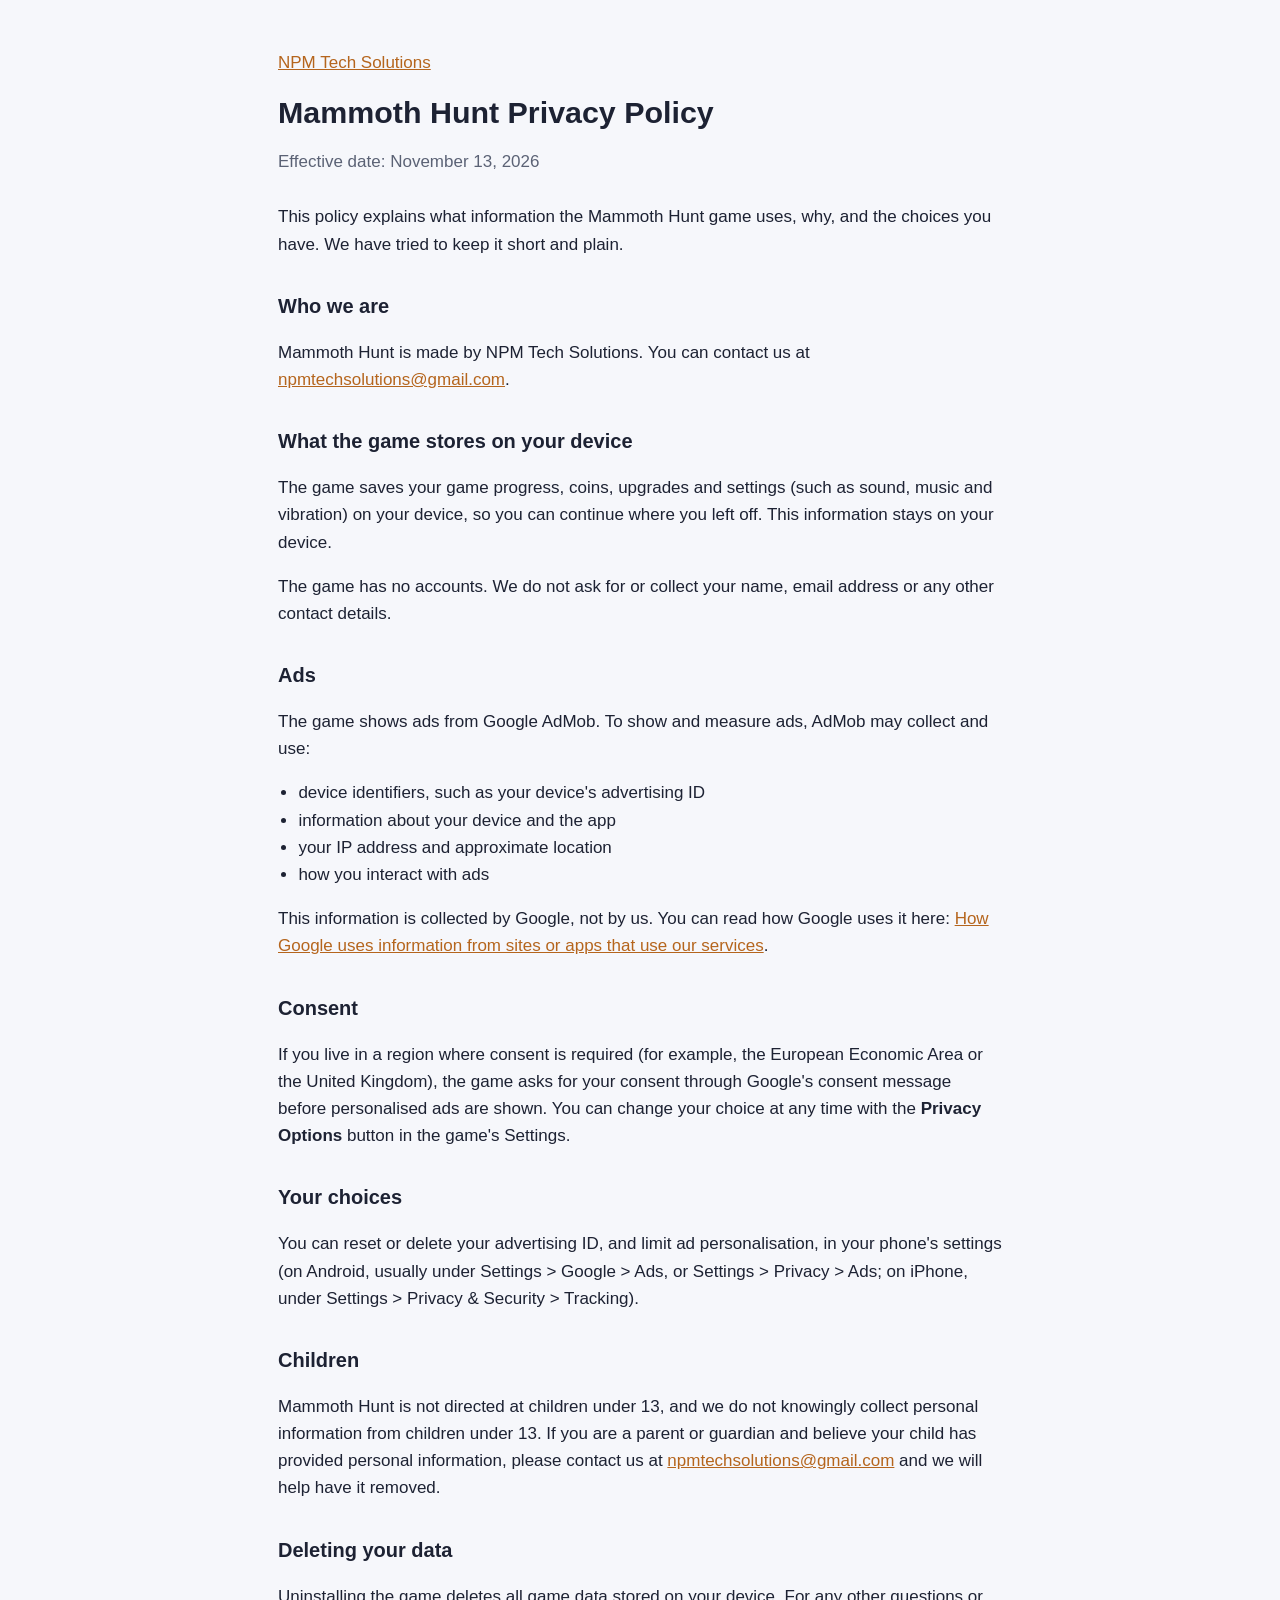
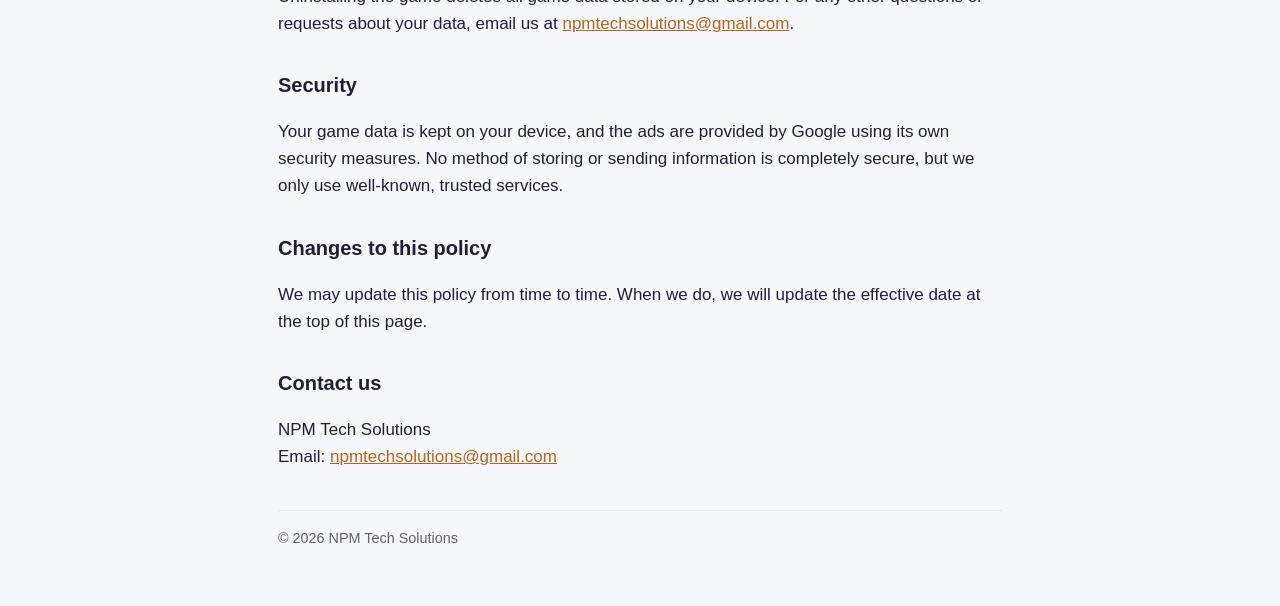
==== mammoth-hunt/privacy.html @ 765e68cb "NPM Tech Solutions site: games list, Mammoth Hunt privacy policy, app-ads.txt Co-Authored-By: Claude" ====
<!doctype html>
<html lang="en">
<head>
  <meta charset="utf-8">
  <meta name="viewport" content="width=device-width, initial-scale=1">
  <title>Mammoth Hunt Privacy Policy</title>
  <meta name="description" content="Privacy policy for the Mammoth Hunt mobile game by NPM Tech Solutions.">
  <link rel="stylesheet" href="../style.css">
</head>
<body>
  <main>
    <header>
      <p class="muted"><a href="../index.html">NPM Tech Solutions</a></p>
      <h1>Mammoth Hunt Privacy Policy</h1>
      <p class="muted">Effective date: November 13, 2026</p>
    </header>

    <p>This policy explains what information the Mammoth Hunt game uses, why, and the choices you have. We have tried to keep it short and plain.</p>

    <h2>Who we are</h2>
    <p>Mammoth Hunt is made by NPM Tech Solutions. You can contact us at
      <a href="mailto:npmtechsolutions@gmail.com">npmtechsolutions@gmail.com</a>.</p>

    <h2>What the game stores on your device</h2>
    <p>The game saves your game progress, coins, upgrades and settings (such as sound, music and vibration) on your device, so you can continue where you left off. This information stays on your device.</p>
    <p>The game has no accounts. We do not ask for or collect your name, email address or any other contact details.</p>

    <h2>Ads</h2>
    <p>The game shows ads from Google AdMob. To show and measure ads, AdMob may collect and use:</p>
    <ul>
      <li>device identifiers, such as your device's advertising ID</li>
      <li>information about your device and the app</li>
      <li>your IP address and approximate location</li>
      <li>how you interact with ads</li>
    </ul>
    <p>This information is collected by Google, not by us. You can read how Google uses it here:
      <a href="https://policies.google.com/technologies/partner-sites">How Google uses information from sites or apps that use our services</a>.</p>

    <h2>Consent</h2>
    <p>If you live in a region where consent is required (for example, the European Economic Area or the United Kingdom), the game asks for your consent through Google's consent message before personalised ads are shown. You can change your choice at any time with the <strong>Privacy Options</strong> button in the game's Settings.</p>

    <h2>Your choices</h2>
    <p>You can reset or delete your advertising ID, and limit ad personalisation, in your phone's settings (on Android, usually under Settings &gt; Google &gt; Ads, or Settings &gt; Privacy &gt; Ads; on iPhone, under Settings &gt; Privacy &amp; Security &gt; Tracking).</p>

    <h2>Children</h2>
    <p>Mammoth Hunt is not directed at children under 13, and we do not knowingly collect personal information from children under 13. If you are a parent or guardian and believe your child has provided personal information, please contact us at
      <a href="mailto:npmtechsolutions@gmail.com">npmtechsolutions@gmail.com</a> and we will help have it removed.</p>

    <h2>Deleting your data</h2>
    <p>Uninstalling the game deletes all game data stored on your device. For any other questions or requests about your data, email us at
      <a href="mailto:npmtechsolutions@gmail.com">npmtechsolutions@gmail.com</a>.</p>

    <h2>Security</h2>
    <p>Your game data is kept on your device, and the ads are provided by Google using its own security measures. No method of storing or sending information is completely secure, but we only use well-known, trusted services.</p>

    <h2>Changes to this policy</h2>
    <p>We may update this policy from time to time. When we do, we will update the effective date at the top of this page.</p>

    <h2>Contact us</h2>
    <p>NPM Tech Solutions<br>
      Email: <a href="mailto:npmtechsolutions@gmail.com">npmtechsolutions@gmail.com</a></p>

    <footer>
      &copy; 2026 NPM Tech Solutions
    </footer>
  </main>
</body>
</html>
---- style.css ----
/* NPM Tech Solutions - one simple, readable style for every page. */
:root {
  --bg: #f6f7fb;
  --card: #ffffff;
  --text: #1d2233;
  --muted: #5b6275;
  --accent: #b5651d;
  --line: #e3e6ef;
}
@media (prefers-color-scheme: dark) {
  :root {
    --bg: #11141c;
    --card: #1a1e29;
    --text: #e9ecf3;
    --muted: #a3a9b8;
    --accent: #f0a85a;
    --line: #2a3040;
  }
}
* { box-sizing: border-box; }
body {
  margin: 0;
  background: var(--bg);
  color: var(--text);
  font: 17px/1.6 -apple-system, BlinkMacSystemFont, "Segoe UI", Roboto, "Helvetica Neue", Arial, sans-serif;
}
main { max-width: 760px; margin: 0 auto; padding: 32px 18px 56px; }
header { margin-bottom: 28px; }
h1 { font-size: 1.9rem; line-height: 1.25; margin: 0 0 6px; }
h2 { font-size: 1.25rem; margin: 32px 0 8px; }
p, li { color: var(--text); }
.muted { color: var(--muted); }
a { color: var(--accent); }
.card {
  background: var(--card);
  border: 1px solid var(--line);
  border-radius: 14px;
  padding: 20px 22px;
  margin: 14px 0;
}
.card h2 { margin-top: 0; }
ul { padding-left: 1.2em; }
footer { margin-top: 40px; font-size: 0.9rem; color: var(--muted); border-top: 1px solid var(--line); padding-top: 16px; }
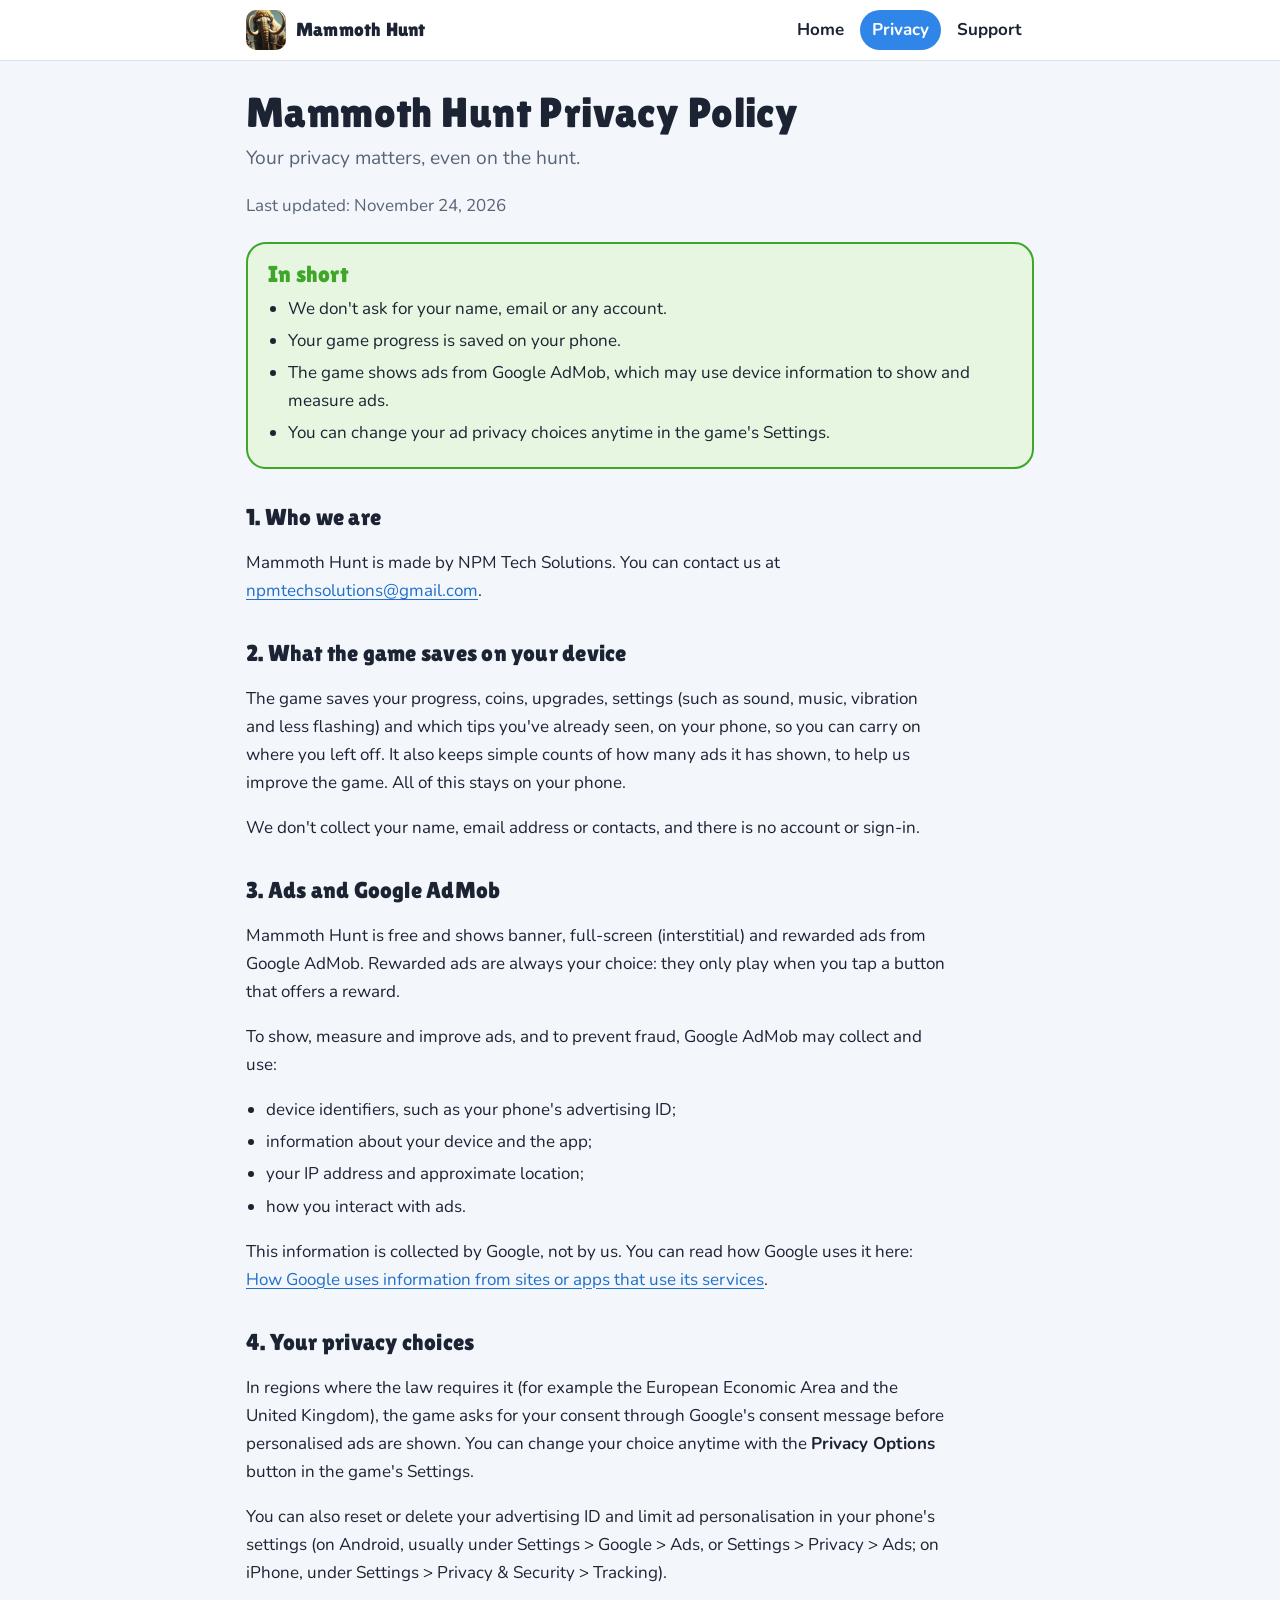
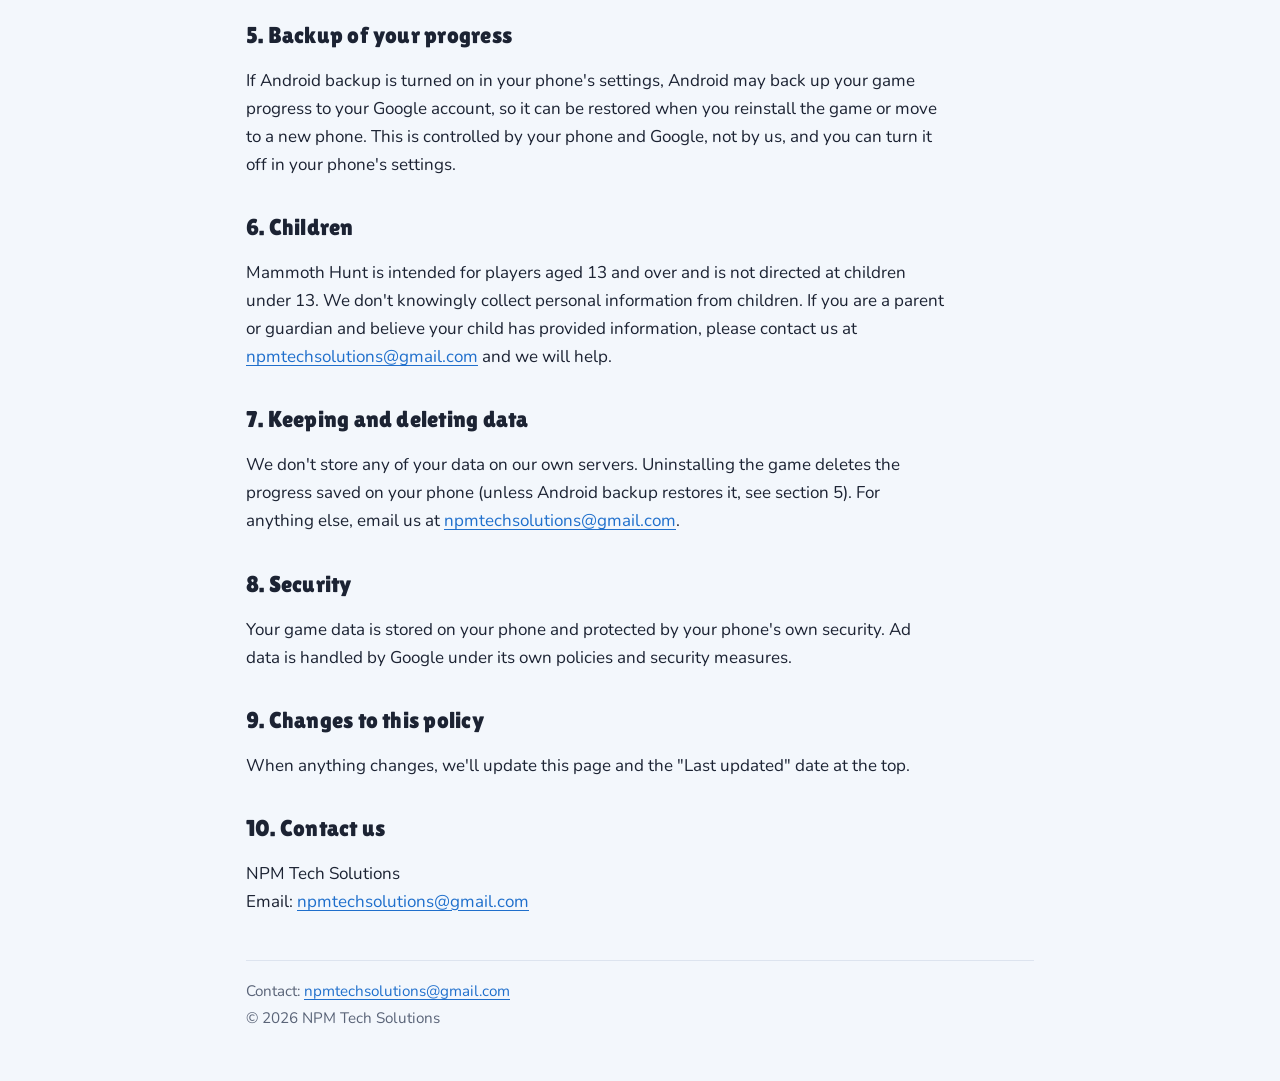
==== commit 15ac734a: "Redesign: Mammoth Hunt look (Lilita One + Nunito, sky blue / gold / green, rounded cards, dark mode)" ====
--- a/mammoth-hunt/privacy.html
+++ b/mammoth-hunt/privacy.html
@@ -5,63 +5,90 @@
   <meta name="viewport" content="width=device-width, initial-scale=1">
   <title>Mammoth Hunt Privacy Policy</title>
   <meta name="description" content="Privacy policy for the Mammoth Hunt mobile game by NPM Tech Solutions.">
+  <meta name="color-scheme" content="light dark">
+  <link rel="preconnect" href="https://fonts.googleapis.com">
+  <link rel="preconnect" href="https://fonts.gstatic.com" crossorigin>
+  <link rel="stylesheet" href="https://fonts.googleapis.com/css2?family=Lilita+One&family=Nunito:wght@400;700;800&display=swap">
   <link rel="stylesheet" href="../style.css">
+  <link rel="icon" href="icon-64.png">
 </head>
 <body>
+  <div class="topbar">
+    <div class="topbar-inner">
+      <a class="brand" href="../index.html"><img src="icon-64.png" alt="" width="40" height="40">Mammoth Hunt</a>
+      <nav aria-label="Main">
+        <a href="../index.html">Home</a>
+        <a href="privacy.html" aria-current="page">Privacy</a>
+        <a href="support.html">Support</a>
+      </nav>
+    </div>
+  </div>
+
   <main>
     <header>
-      <p class="muted"><a href="../index.html">NPM Tech Solutions</a></p>
       <h1>Mammoth Hunt Privacy Policy</h1>
-      <p class="muted">Effective date: November 13, 2026</p>
+      <p class="tagline">Your privacy matters, even on the hunt.</p>
+      <p class="muted">Last updated: November 24, 2026</p>
     </header>
 
-    <p>This policy explains what information the Mammoth Hunt game uses, why, and the choices you have. We have tried to keep it short and plain.</p>
+    <div class="in-short">
+      <h2>In short</h2>
+      <ul>
+        <li>We don't ask for your name, email or any account.</li>
+        <li>Your game progress is saved on your phone.</li>
+        <li>The game shows ads from Google AdMob, which may use device information to show and measure ads.</li>
+        <li>You can change your ad privacy choices anytime in the game's Settings.</li>
+      </ul>
+    </div>
 
-    <h2>Who we are</h2>
+    <h2>1. Who we are</h2>
     <p>Mammoth Hunt is made by NPM Tech Solutions. You can contact us at
       <a href="mailto:npmtechsolutions@gmail.com">npmtechsolutions@gmail.com</a>.</p>
 
-    <h2>What the game stores on your device</h2>
-    <p>The game saves your game progress, coins, upgrades and settings (such as sound, music and vibration) on your device, so you can continue where you left off. This information stays on your device.</p>
-    <p>The game has no accounts. We do not ask for or collect your name, email address or any other contact details.</p>
+    <h2>2. What the game saves on your device</h2>
+    <p>The game saves your progress, coins, upgrades, settings (such as sound, music, vibration and less flashing) and which tips you've already seen, on your phone, so you can carry on where you left off. It also keeps simple counts of how many ads it has shown, to help us improve the game. All of this stays on your phone.</p>
+    <p>We don't collect your name, email address or contacts, and there is no account or sign-in.</p>
 
-    <h2>Ads</h2>
-    <p>The game shows ads from Google AdMob. To show and measure ads, AdMob may collect and use:</p>
+    <h2>3. Ads and Google AdMob</h2>
+    <p>Mammoth Hunt is free and shows banner, full-screen (interstitial) and rewarded ads from Google AdMob. Rewarded ads are always your choice: they only play when you tap a button that offers a reward.</p>
+    <p>To show, measure and improve ads, and to prevent fraud, Google AdMob may collect and use:</p>
     <ul>
-      <li>device identifiers, such as your device's advertising ID</li>
-      <li>information about your device and the app</li>
-      <li>your IP address and approximate location</li>
-      <li>how you interact with ads</li>
+      <li>device identifiers, such as your phone's advertising ID;</li>
+      <li>information about your device and the app;</li>
+      <li>your IP address and approximate location;</li>
+      <li>how you interact with ads.</li>
     </ul>
     <p>This information is collected by Google, not by us. You can read how Google uses it here:
-      <a href="https://policies.google.com/technologies/partner-sites">How Google uses information from sites or apps that use our services</a>.</p>
+      <a href="https://policies.google.com/technologies/partner-sites">How Google uses information from sites or apps that use its services</a>.</p>
 
-    <h2>Consent</h2>
-    <p>If you live in a region where consent is required (for example, the European Economic Area or the United Kingdom), the game asks for your consent through Google's consent message before personalised ads are shown. You can change your choice at any time with the <strong>Privacy Options</strong> button in the game's Settings.</p>
+    <h2>4. Your privacy choices</h2>
+    <p>In regions where the law requires it (for example the European Economic Area and the United Kingdom), the game asks for your consent through Google's consent message before personalised ads are shown. You can change your choice anytime with the <strong>Privacy Options</strong> button in the game's Settings.</p>
+    <p>You can also reset or delete your advertising ID and limit ad personalisation in your phone's settings (on Android, usually under Settings &gt; Google &gt; Ads, or Settings &gt; Privacy &gt; Ads; on iPhone, under Settings &gt; Privacy &amp; Security &gt; Tracking).</p>
 
-    <h2>Your choices</h2>
-    <p>You can reset or delete your advertising ID, and limit ad personalisation, in your phone's settings (on Android, usually under Settings &gt; Google &gt; Ads, or Settings &gt; Privacy &gt; Ads; on iPhone, under Settings &gt; Privacy &amp; Security &gt; Tracking).</p>
+    <h2>5. Backup of your progress</h2>
+    <p>If Android backup is turned on in your phone's settings, Android may back up your game progress to your Google account, so it can be restored when you reinstall the game or move to a new phone. This is controlled by your phone and Google, not by us, and you can turn it off in your phone's settings.</p>
 
-    <h2>Children</h2>
-    <p>Mammoth Hunt is not directed at children under 13, and we do not knowingly collect personal information from children under 13. If you are a parent or guardian and believe your child has provided personal information, please contact us at
-      <a href="mailto:npmtechsolutions@gmail.com">npmtechsolutions@gmail.com</a> and we will help have it removed.</p>
+    <h2>6. Children</h2>
+    <p>Mammoth Hunt is intended for players aged 13 and over and is not directed at children under 13. We don't knowingly collect personal information from children. If you are a parent or guardian and believe your child has provided information, please contact us at
+      <a href="mailto:npmtechsolutions@gmail.com">npmtechsolutions@gmail.com</a> and we will help.</p>
 
-    <h2>Deleting your data</h2>
-    <p>Uninstalling the game deletes all game data stored on your device. For any other questions or requests about your data, email us at
+    <h2>7. Keeping and deleting data</h2>
+    <p>We don't store any of your data on our own servers. Uninstalling the game deletes the progress saved on your phone (unless Android backup restores it, see section 5). For anything else, email us at
       <a href="mailto:npmtechsolutions@gmail.com">npmtechsolutions@gmail.com</a>.</p>
 
-    <h2>Security</h2>
-    <p>Your game data is kept on your device, and the ads are provided by Google using its own security measures. No method of storing or sending information is completely secure, but we only use well-known, trusted services.</p>
+    <h2>8. Security</h2>
+    <p>Your game data is stored on your phone and protected by your phone's own security. Ad data is handled by Google under its own policies and security measures.</p>
 
-    <h2>Changes to this policy</h2>
-    <p>We may update this policy from time to time. When we do, we will update the effective date at the top of this page.</p>
+    <h2>9. Changes to this policy</h2>
+    <p>When anything changes, we'll update this page and the "Last updated" date at the top.</p>
 
-    <h2>Contact us</h2>
+    <h2>10. Contact us</h2>
     <p>NPM Tech Solutions<br>
       Email: <a href="mailto:npmtechsolutions@gmail.com">npmtechsolutions@gmail.com</a></p>
 
     <footer>
-      &copy; 2026 NPM Tech Solutions
+      <p>Contact: <a href="mailto:npmtechsolutions@gmail.com">npmtechsolutions@gmail.com</a></p>
+      <p>© 2026 NPM Tech Solutions</p>
     </footer>
   </main>
 </body>
--- a/style.css
+++ b/style.css
@@ -1,43 +1,170 @@
-/* NPM Tech Solutions - one simple, readable style for every page. */
+/* NPM Tech Solutions - one style for every page, in Mammoth Hunt's look:
+   Lilita One headings, Nunito text, sky blue / gold / green accents, rounded cards.
+   Light by default, dark when the phone is set to dark. No scripts, no trackers. */
 :root {
-  --bg: #f6f7fb;
+  --bg: #f3f7fc;
   --card: #ffffff;
-  --text: #1d2233;
-  --muted: #5b6275;
-  --accent: #b5651d;
-  --line: #e3e6ef;
+  --text: #1c2333;
+  --muted: #5a6478;
+  --line: #dde4ef;
+  --sky: #2f86e8;
+  --sky-soft: #e4f0fd;
+  --gold: #f2a91a;
+  --gold-soft: #fff4dc;
+  --green: #3fa62a;
+  --green-soft: #e6f6e1;
+  --link: #1f6fcc;
+  --shadow: 0 6px 18px rgba(28, 35, 51, 0.08);
 }
 @media (prefers-color-scheme: dark) {
   :root {
-    --bg: #11141c;
-    --card: #1a1e29;
-    --text: #e9ecf3;
-    --muted: #a3a9b8;
-    --accent: #f0a85a;
-    --line: #2a3040;
+    --bg: #10141d;
+    --card: #1a2030;
+    --text: #eaeef6;
+    --muted: #a6aec0;
+    --line: #2c3447;
+    --sky: #5aa6ff;
+    --sky-soft: #1b2c45;
+    --gold: #ffc247;
+    --gold-soft: #33290f;
+    --green: #6fd156;
+    --green-soft: #183019;
+    --link: #7db8ff;
+    --shadow: 0 6px 18px rgba(0, 0, 0, 0.35);
   }
 }
 * { box-sizing: border-box; }
+html { -webkit-text-size-adjust: 100%; }
 body {
   margin: 0;
   background: var(--bg);
   color: var(--text);
-  font: 17px/1.6 -apple-system, BlinkMacSystemFont, "Segoe UI", Roboto, "Helvetica Neue", Arial, sans-serif;
+  font: 17px/1.65 "Nunito", -apple-system, BlinkMacSystemFont, "Segoe UI", Roboto, Arial, sans-serif;
 }
-main { max-width: 760px; margin: 0 auto; padding: 32px 18px 56px; }
-header { margin-bottom: 28px; }
-h1 { font-size: 1.9rem; line-height: 1.25; margin: 0 0 6px; }
-h2 { font-size: 1.25rem; margin: 32px 0 8px; }
-p, li { color: var(--text); }
+h1, h2, h3, .brand, .badge {
+  font-family: "Lilita One", "Nunito", Arial, sans-serif;
+  font-weight: 400;
+  letter-spacing: 0.01em;
+}
+h1 { font-size: clamp(2rem, 7vw, 2.6rem); line-height: 1.15; margin: 0 0 6px; }
+h2 { font-size: 1.45rem; line-height: 1.25; margin: 34px 0 8px; }
+h3 { font-size: 1.15rem; margin: 22px 0 4px; }
+p, li { max-width: 70ch; }
+a { color: var(--link); text-underline-offset: 3px; }
+a:hover { text-decoration-thickness: 2px; }
+ul { padding-left: 1.2em; }
+li { margin: 4px 0; }
 .muted { color: var(--muted); }
-a { color: var(--accent); }
+
+/* Top bar: icon or studio name, and the menu. */
+.topbar {
+  background: var(--card);
+  border-bottom: 1px solid var(--line);
+}
+.topbar-inner {
+  max-width: 820px;
+  margin: 0 auto;
+  padding: 10px 16px;
+  display: flex;
+  align-items: center;
+  justify-content: space-between;
+  gap: 12px;
+  flex-wrap: wrap;
+}
+.brand {
+  display: flex;
+  align-items: center;
+  gap: 10px;
+  color: var(--text);
+  text-decoration: none;
+  font-size: 1.2rem;
+}
+.brand img { width: 40px; height: 40px; border-radius: 10px; }
+.brand-dot {
+  width: 40px; height: 40px; border-radius: 12px;
+  background: linear-gradient(135deg, var(--sky), var(--green));
+  display: inline-block;
+}
+nav { display: flex; gap: 4px; flex-wrap: wrap; }
+nav a {
+  color: var(--text);
+  text-decoration: none;
+  font-weight: 700;
+  padding: 6px 12px;
+  border-radius: 999px;
+}
+nav a:hover { background: var(--sky-soft); }
+nav a[aria-current="page"] { background: var(--sky); color: #fff; }
+
+main { max-width: 820px; margin: 0 auto; padding: 28px 16px 48px; }
+header { margin-bottom: 22px; }
+.tagline { font-size: 1.2rem; color: var(--muted); margin: 0; }
+
+/* Cards */
 .card {
   background: var(--card);
   border: 1px solid var(--line);
-  border-radius: 14px;
-  padding: 20px 22px;
-  margin: 14px 0;
+  border-radius: 20px;
+  padding: 20px;
+  margin: 16px 0;
+  box-shadow: var(--shadow);
 }
 .card h2 { margin-top: 0; }
-ul { padding-left: 1.2em; }
-footer { margin-top: 40px; font-size: 0.9rem; color: var(--muted); border-top: 1px solid var(--line); padding-top: 16px; }
+.game {
+  display: grid;
+  grid-template-columns: 96px 1fr;
+  gap: 18px;
+  align-items: start;
+  border-top: 6px solid var(--gold);
+}
+.game img { width: 96px; height: 96px; border-radius: 22px; box-shadow: var(--shadow); }
+.game h2 { margin: 0 0 2px; }
+.game .tagline { font-size: 1.05rem; color: var(--green); font-weight: 800; margin-bottom: 8px; }
+.links { display: flex; gap: 8px; flex-wrap: wrap; margin-top: 12px; }
+.button {
+  display: inline-block;
+  padding: 8px 16px;
+  border-radius: 12px;
+  background: var(--sky);
+  color: #fff;
+  font-weight: 800;
+  text-decoration: none;
+  box-shadow: inset 0 -4px 0 rgba(0, 0, 0, 0.18);
+}
+.button.alt { background: var(--sky-soft); color: var(--link); box-shadow: none; }
+.badge {
+  display: inline-block;
+  background: var(--gold-soft);
+  color: var(--text);
+  border: 2px solid var(--gold);
+  border-radius: 999px;
+  padding: 2px 14px;
+  font-size: 1rem;
+  margin: 4px 0 6px;
+}
+@media (max-width: 420px) {
+  .game { grid-template-columns: 1fr; }
+  .game img { width: 80px; height: 80px; }
+}
+
+/* "In short" box and FAQ */
+.in-short {
+  background: var(--green-soft);
+  border: 2px solid var(--green);
+  border-radius: 20px;
+  padding: 16px 20px;
+  margin: 18px 0 8px;
+}
+.in-short h2 { margin: 0 0 6px; color: var(--green); }
+.in-short ul { margin: 0; }
+.faq h2 { margin-top: 0; font-size: 1.2rem; color: var(--sky); }
+.faq p { margin: 0; }
+
+footer {
+  margin-top: 44px;
+  border-top: 1px solid var(--line);
+  padding-top: 16px;
+  font-size: 0.95rem;
+  color: var(--muted);
+}
+footer p { margin: 2px 0; }
